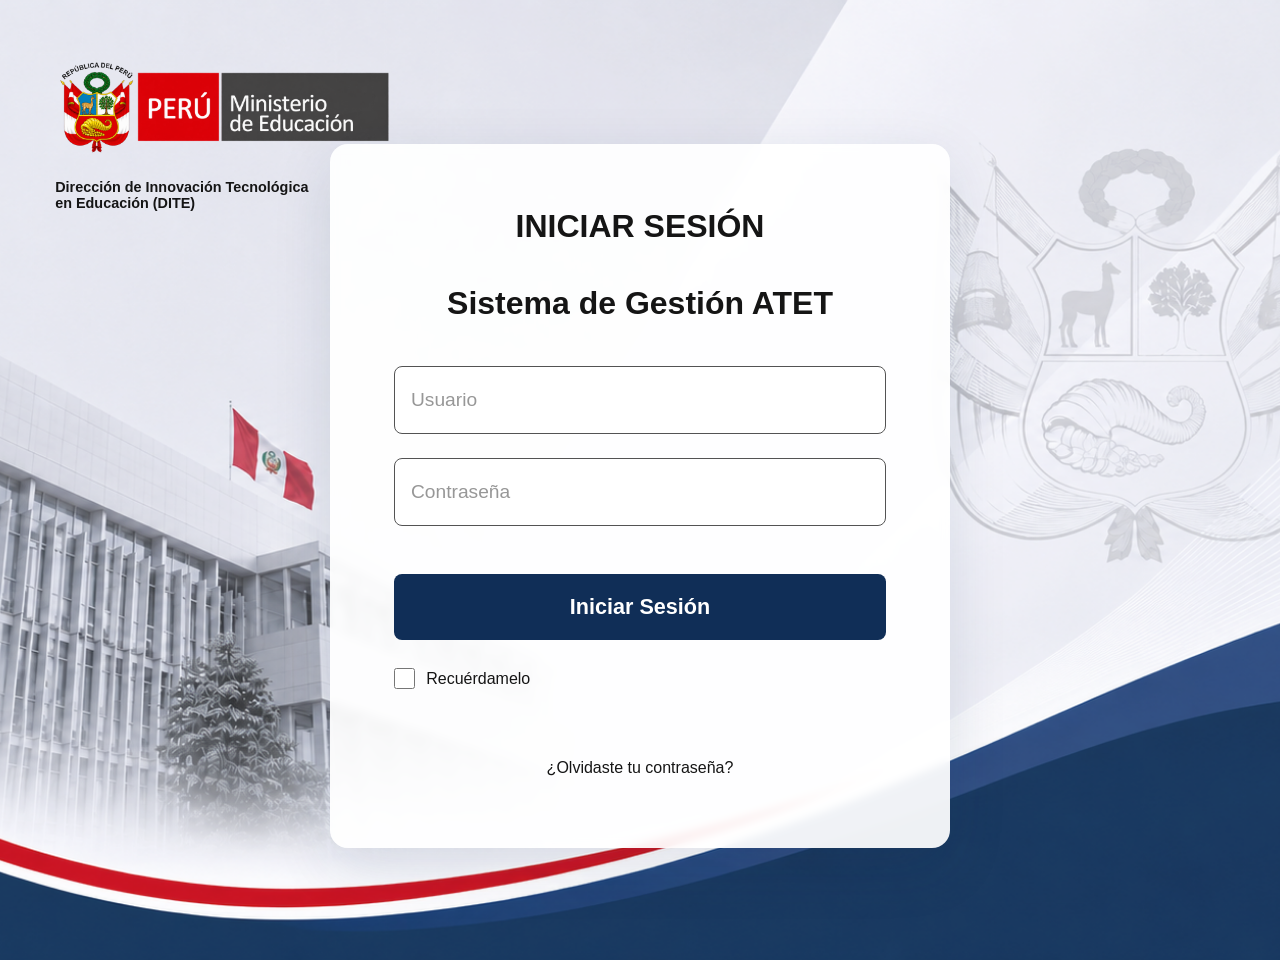
==== index.html @ fafe776d "primer commit" ====
<!doctype html>
<html lang="es">
  <head>
    <meta charset="UTF-8" />
    <meta name="viewport" content="width=device-width, initial-scale=1.0" />
    <meta name="description" content="Demo del Sistema de Gestión ATET del Ministerio de Educación" />
    <title>Sistema de Gestión ATET | Iniciar sesión</title>
    <link rel="stylesheet" href="src/assets/css/login.css" />
  </head>
  <body>
    <main class="login-page">
      <header class="brand" aria-label="Ministerio de Educación">
        <img
          class="brand__logo"
          src="src/assets/images/logo-minedu.png"
          alt="Perú, Ministerio de Educación"
        />
        <p>Dirección de Innovación Tecnológica<br />en Educación (DITE)</p>
      </header>

      <section class="login-card" aria-labelledby="login-title">
        <div class="login-card__heading">
          <p>INICIAR SESIÓN</p>
          <h1 id="login-title">Sistema de Gestión ATET</h1>
        </div>

        <form id="login-form" novalidate>
          <div class="field">
            <label for="usuario">Usuario</label>
            <input id="usuario" name="usuario" type="text" autocomplete="username" placeholder="Usuario" required />
          </div>

          <div class="field">
            <label for="contrasena">Contraseña</label>
            <input id="contrasena" name="contrasena" type="password" autocomplete="current-password" placeholder="Contraseña" required />
          </div>

          <p id="form-message" class="form-message" role="alert" aria-live="polite"></p>

          <button class="login-button" type="submit">Iniciar Sesión</button>

          <label class="remember">
            <input id="recordar" name="recordar" type="checkbox" />
            <span>Recuérdamelo</span>
          </label>

          <button class="forgot-button" id="forgot-button" type="button">
            ¿Olvidaste tu contraseña?
          </button>
        </form>
      </section>
    </main>

    <!-- Usuarios ficticios y públicos para esta demostración estática. -->
    <script src="src/config/credenciales.demo.js"></script>
    <script src="src/config/roles.js"></script>
    <script src="src/assets/js/login.js"></script>
  </body>
</html>
---- src/assets/css/login.css ----
:root {
  --navy: #102e57;
  --navy-hover: #0a2345;
  --red: #d52b1e;
  --text: #151515;
  --muted: #747474;
  --danger: #b42318;
  --background-image: url("../images/fondo-login.png");
}

* {
  box-sizing: border-box;
}

body {
  min-width: 320px;
  min-height: 100vh;
  min-height: 100svh;
  margin: 0;
  color: var(--text);
  font-family: Arial, Helvetica, sans-serif;
}

button,
input {
  font: inherit;
}

.login-page {
  position: relative;
  display: grid;
  min-height: 100vh;
  min-height: 100svh;
  place-items: center;
  padding: 2rem;
  overflow: hidden;
  isolation: isolate;
  background: #eef1f6 var(--background-image) center / cover no-repeat;
}

.login-page::before {
  position: absolute;
  z-index: -1;
  inset: 0;
  background: rgba(246, 248, 252, 0.08);
  content: "";
}

.brand {
  position: absolute;
  top: clamp(1.25rem, 4vw, 3.25rem);
  left: clamp(1.25rem, 4vw, 4.25rem);
}

.brand__logo {
  display: block;
  width: clamp(250px, 27vw, 390px);
  height: auto;
}

.brand p {
  margin: 0.8rem 0 0 0.25rem;
  font-size: 0.9rem;
  font-weight: 700;
}

.login-card {
  width: min(100%, 620px);
  margin: 7rem 0 5rem;
  padding: clamp(2rem, 5vw, 4.5rem);
  border-radius: 18px;
  background: rgba(255, 255, 255, 0.93);
  box-shadow: 0 18px 60px rgba(17, 42, 76, 0.12);
  backdrop-filter: blur(4px);
}

.login-card__heading {
  margin-bottom: 2.75rem;
  text-align: center;
}

.login-card__heading p,
.login-card__heading h1 {
  margin: 0;
  font-size: clamp(1.55rem, 4vw, 2rem);
}

.login-card__heading p {
  margin-bottom: 2.5rem;
  font-weight: 800;
}

.login-card__heading h1 {
  font-weight: 700;
}

.field {
  margin-bottom: 1.5rem;
}

.field label {
  position: absolute;
  width: 1px;
  height: 1px;
  padding: 0;
  overflow: hidden;
  clip: rect(0, 0, 0, 0);
  white-space: nowrap;
}

.field input {
  width: 100%;
  height: 68px;
  padding: 0 1rem;
  border: 1px solid #535353;
  border-radius: 8px;
  outline: none;
  background: #fff;
  font-size: 1.2rem;
}

.field input:focus {
  border-color: var(--navy);
  box-shadow: 0 0 0 3px rgba(16, 46, 87, 0.16);
}

.field input::placeholder {
  color: #979797;
}

.form-message {
  min-height: 1.25rem;
  margin: -0.5rem 0 0.75rem;
  color: var(--danger);
  font-size: 0.9rem;
}

.login-button {
  width: 100%;
  min-height: 66px;
  border: 0;
  border-radius: 8px;
  background: var(--navy);
  color: #fff;
  cursor: pointer;
  font-size: 1.35rem;
  font-weight: 700;
  transition: background 160ms ease, transform 160ms ease;
}

.login-button:hover {
  background: var(--navy-hover);
}

.login-button:active {
  transform: translateY(1px);
}

.remember {
  display: flex;
  align-items: center;
  gap: 0.7rem;
  width: fit-content;
  margin-top: 1.75rem;
  cursor: pointer;
  font-size: 1rem;
}

.remember input {
  width: 21px;
  height: 21px;
  margin: 0;
  accent-color: var(--navy);
}

.forgot-button {
  display: block;
  margin: 4rem auto 0;
  padding: 0.4rem;
  border: 0;
  background: transparent;
  color: var(--text);
  cursor: pointer;
  font-size: 1rem;
}

.forgot-button:hover {
  text-decoration: underline;
}

@media (max-width: 720px) {
  .login-page {
    align-items: start;
    padding: 1rem;
    background-position: 38% center;
  }

  .brand {
    position: static;
    width: 100%;
    justify-self: center;
    text-align: center;
  }

  .brand__logo {
    width: min(76vw, 310px);
    margin-inline: auto;
  }

  .brand p {
    margin: 0.8rem auto 0;
  }

  .login-card {
    align-self: center;
    margin: 1rem 0 7rem;
    padding: 2rem 1.35rem;
  }

  .login-card__heading {
    margin-bottom: 2rem;
  }

  .login-card__heading p {
    margin-bottom: 1.5rem;
  }

  .field input,
  .login-button {
    min-height: 56px;
    height: 56px;
  }

  .forgot-button {
    margin-top: 2.5rem;
  }
}

@media (max-width: 410px) {
  .brand p {
    font-size: 0.8rem;
  }
}
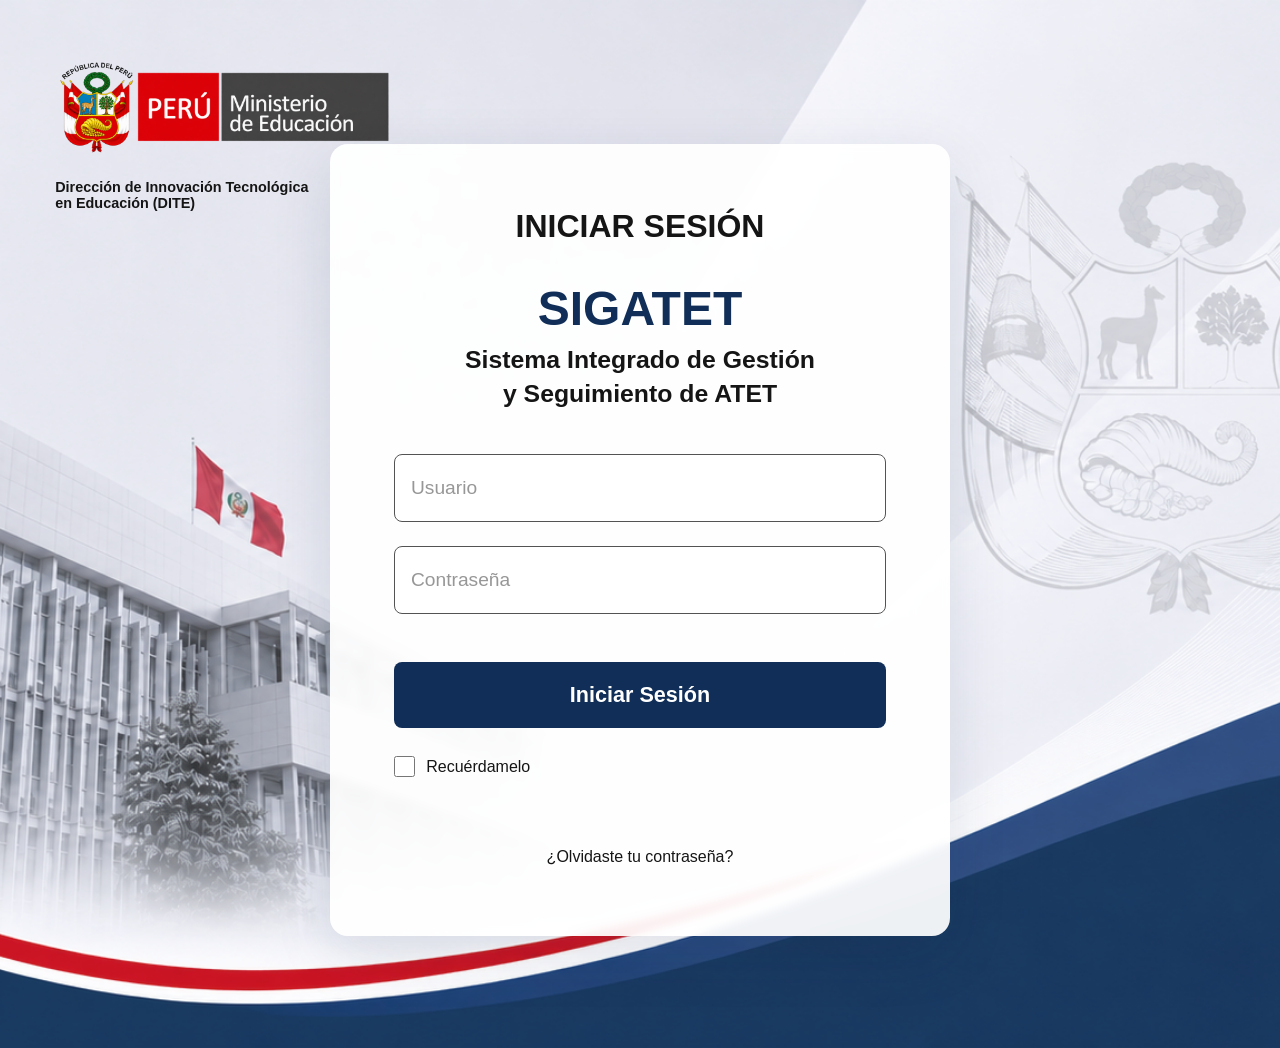
==== commit bb04f940: "OKAS" ====
--- a/index.html
+++ b/index.html
@@ -21,7 +21,13 @@
       <section class="login-card" aria-labelledby="login-title">
         <div class="login-card__heading">
           <p>INICIAR SESIÓN</p>
-          <h1 id="login-title">Sistema de Gestión ATET</h1>
+          <h1 id="login-title">
+            <span class="login-card__system-name">SIGATET</span>
+            <span class="login-card__system-description">
+              Sistema Integrado de Gestión<br />
+              y Seguimiento de ATET
+            </span>
+          </h1>
         </div>
 
         <form id="login-form" novalidate>
@@ -48,6 +54,31 @@
             ¿Olvidaste tu contraseña?
           </button>
         </form>
+
+        <form id="password-change-form" novalidate hidden>
+          <p class="login-intro">
+            Es tu primer ingreso con una contraseña genérica. Define una
+            contraseña personal para continuar.
+          </p>
+
+          <div class="field">
+            <label for="nueva-contrasena">Nueva contraseña</label>
+            <input id="nueva-contrasena" name="nueva" type="password" autocomplete="new-password" placeholder="Nueva contraseña" required />
+          </div>
+
+          <div class="field">
+            <label for="confirmar-contrasena">Confirmar contraseña</label>
+            <input id="confirmar-contrasena" name="confirmar" type="password" autocomplete="new-password" placeholder="Repite la nueva contraseña" required />
+          </div>
+
+          <p id="password-change-message" class="form-message" role="alert" aria-live="polite"></p>
+
+          <button class="login-button" type="submit">Guardar y entrar</button>
+
+          <button class="forgot-button" id="password-change-cancel" type="button">
+            Volver al inicio de sesión
+          </button>
+        </form>
       </section>
     </main>
 
--- a/src/assets/css/login.css
+++ b/src/assets/css/login.css
@@ -94,6 +94,23 @@
   font-weight: 700;
 }
 
+.login-card__system-name,
+.login-card__system-description {
+  display: block;
+}
+
+.login-card__system-name {
+  margin-bottom: 0.65rem;
+  color: var(--navy);
+  font-size: clamp(2rem, 6vw, 3rem);
+  line-height: 1;
+}
+
+.login-card__system-description {
+  font-size: clamp(1.15rem, 3vw, 1.55rem);
+  line-height: 1.35;
+}
+
 .field {
   margin-bottom: 1.5rem;
 }
@@ -133,6 +150,13 @@
   margin: -0.5rem 0 0.75rem;
   color: var(--danger);
   font-size: 0.9rem;
+}
+
+.login-intro {
+  margin: -1rem 0 1.75rem;
+  color: var(--text);
+  font-size: 1rem;
+  line-height: 1.5;
 }
 
 .login-button {
@@ -240,4 +264,8 @@
   .brand p {
     font-size: 0.8rem;
   }
-}
+
+  .login-card__system-description {
+    font-size: 1.05rem;
+  }
+}
